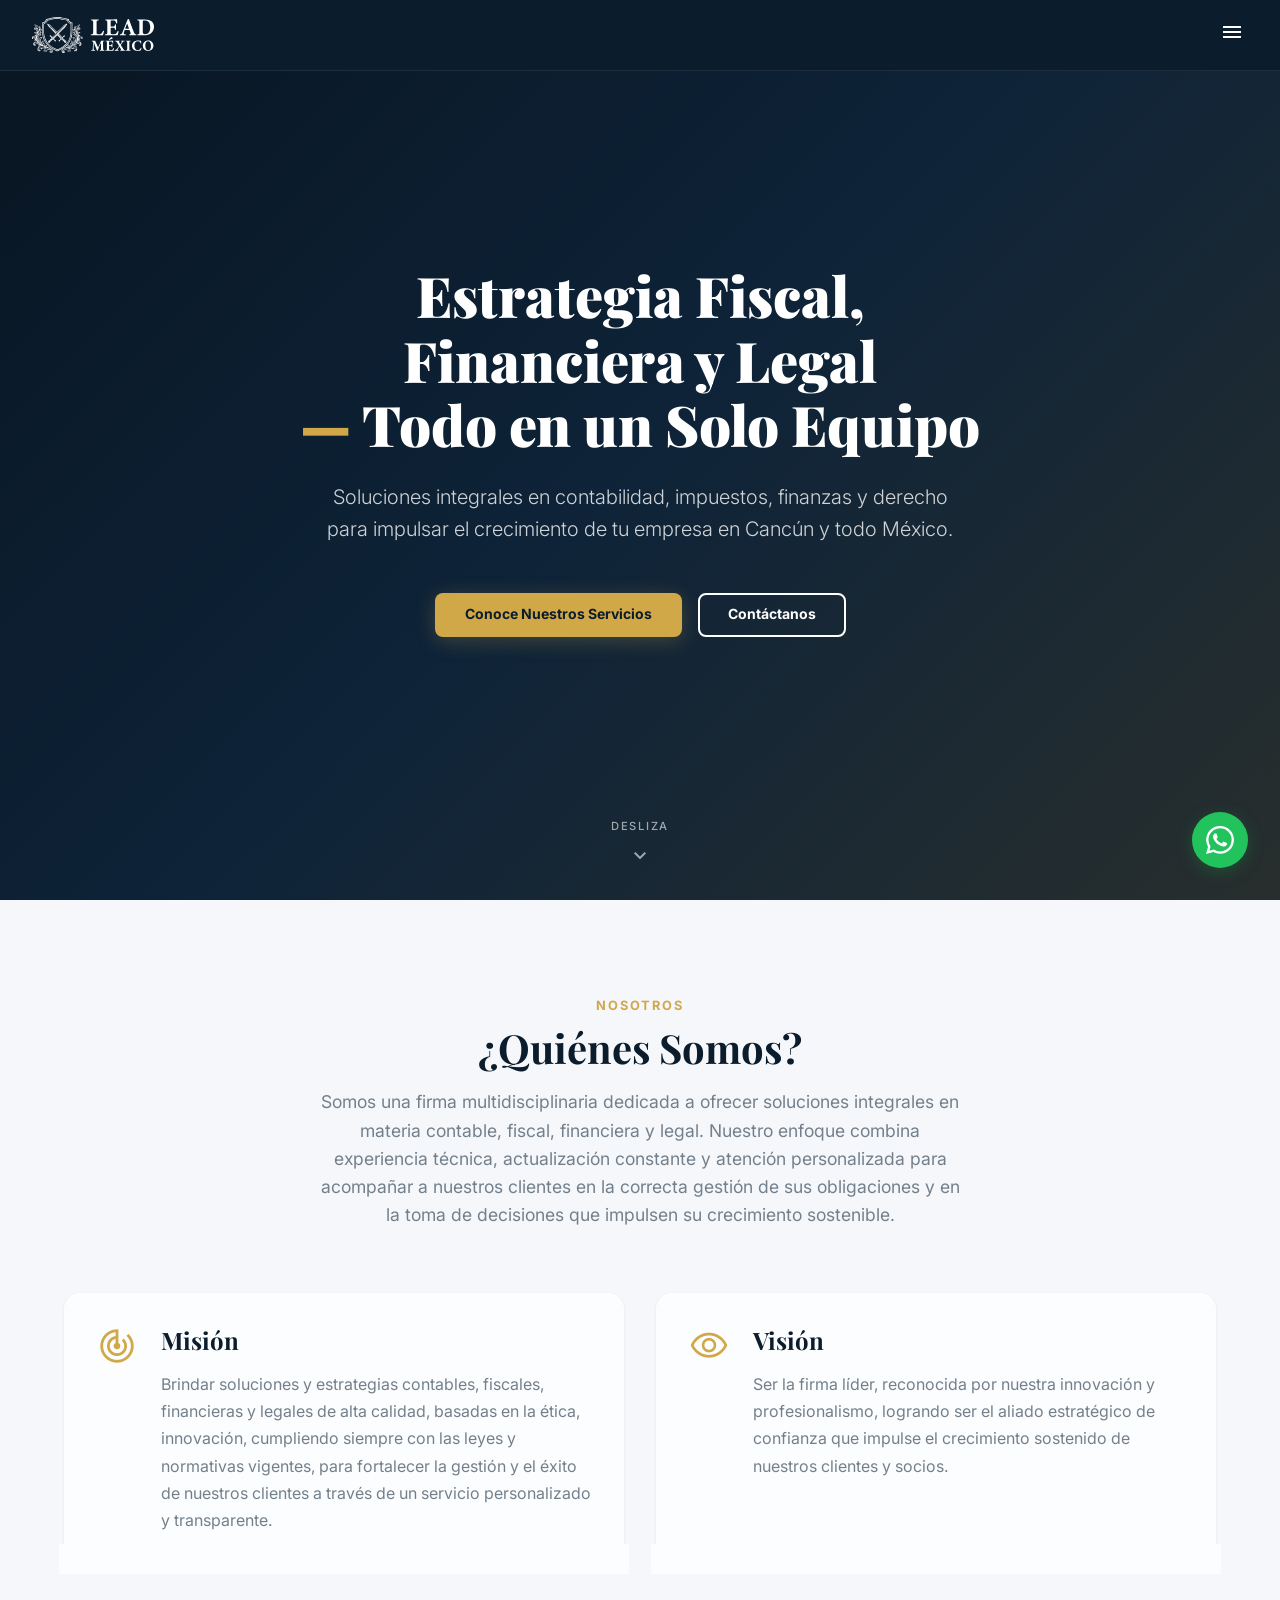
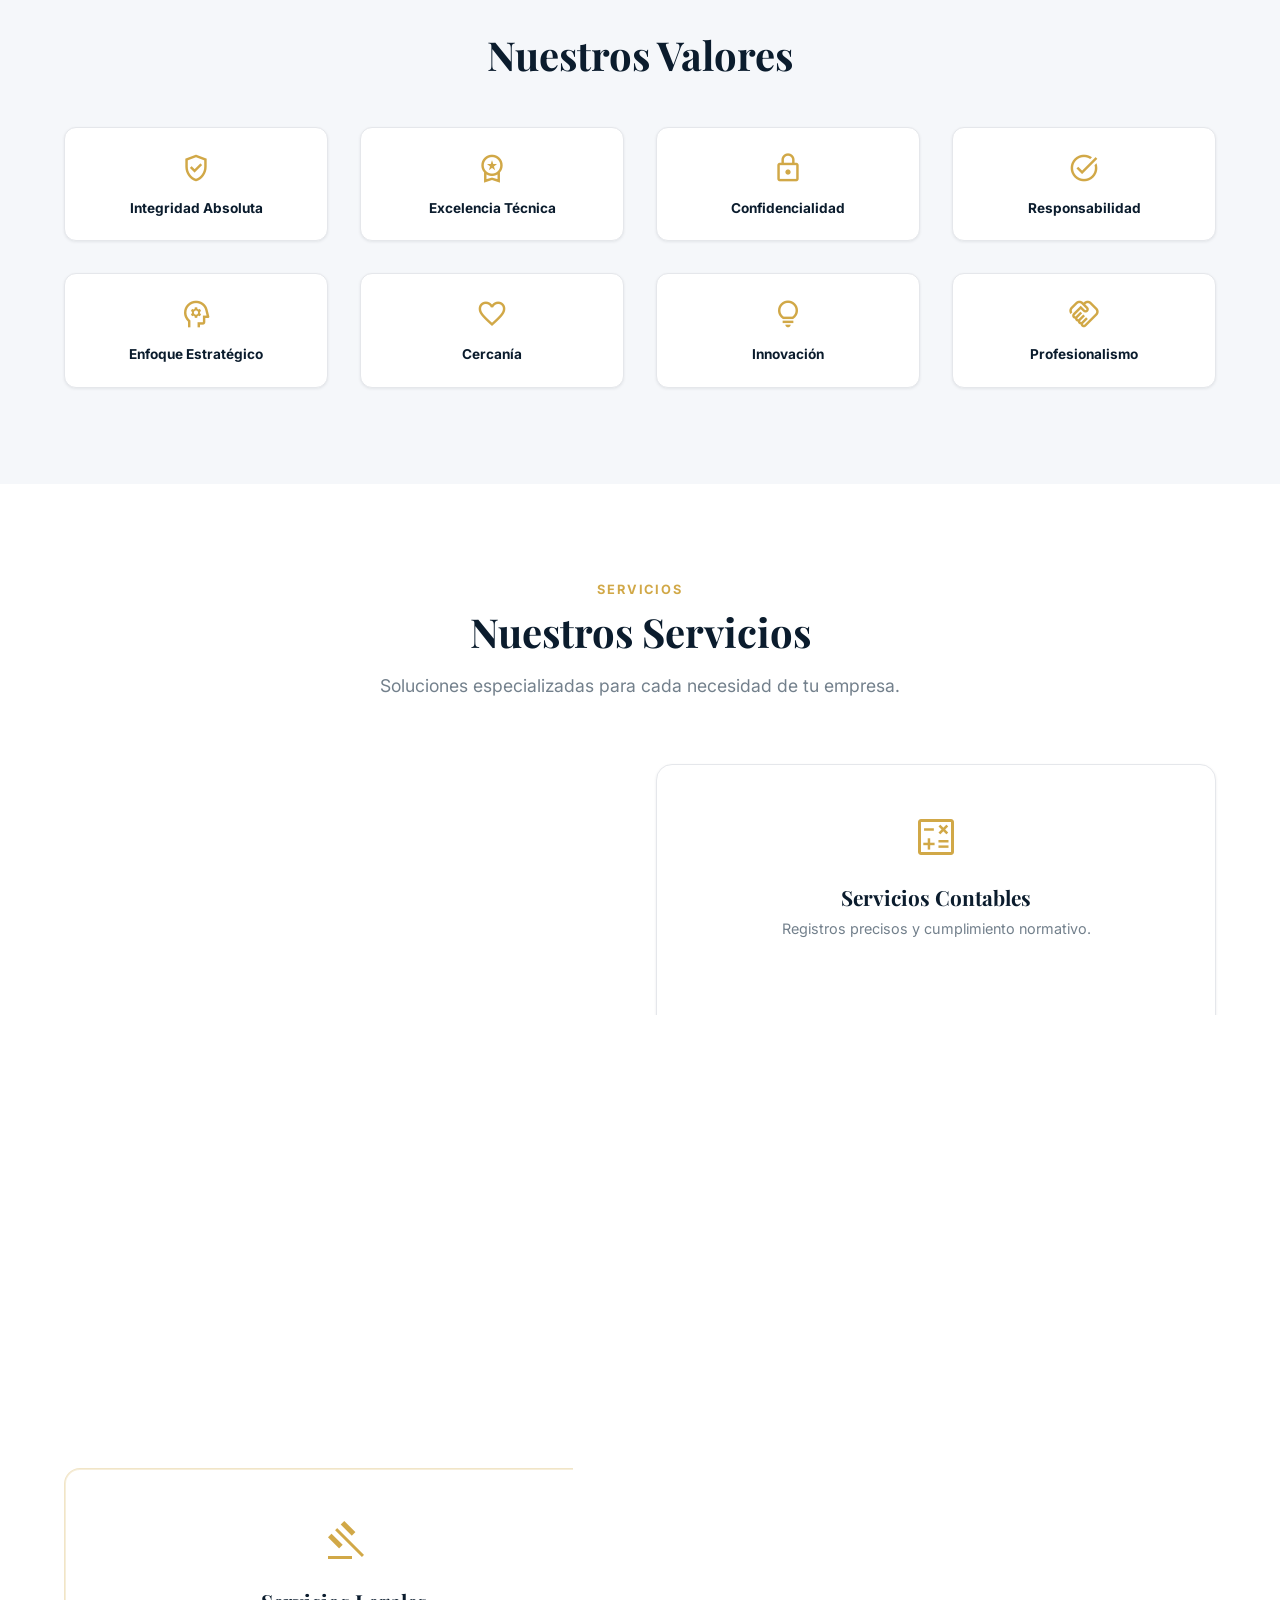
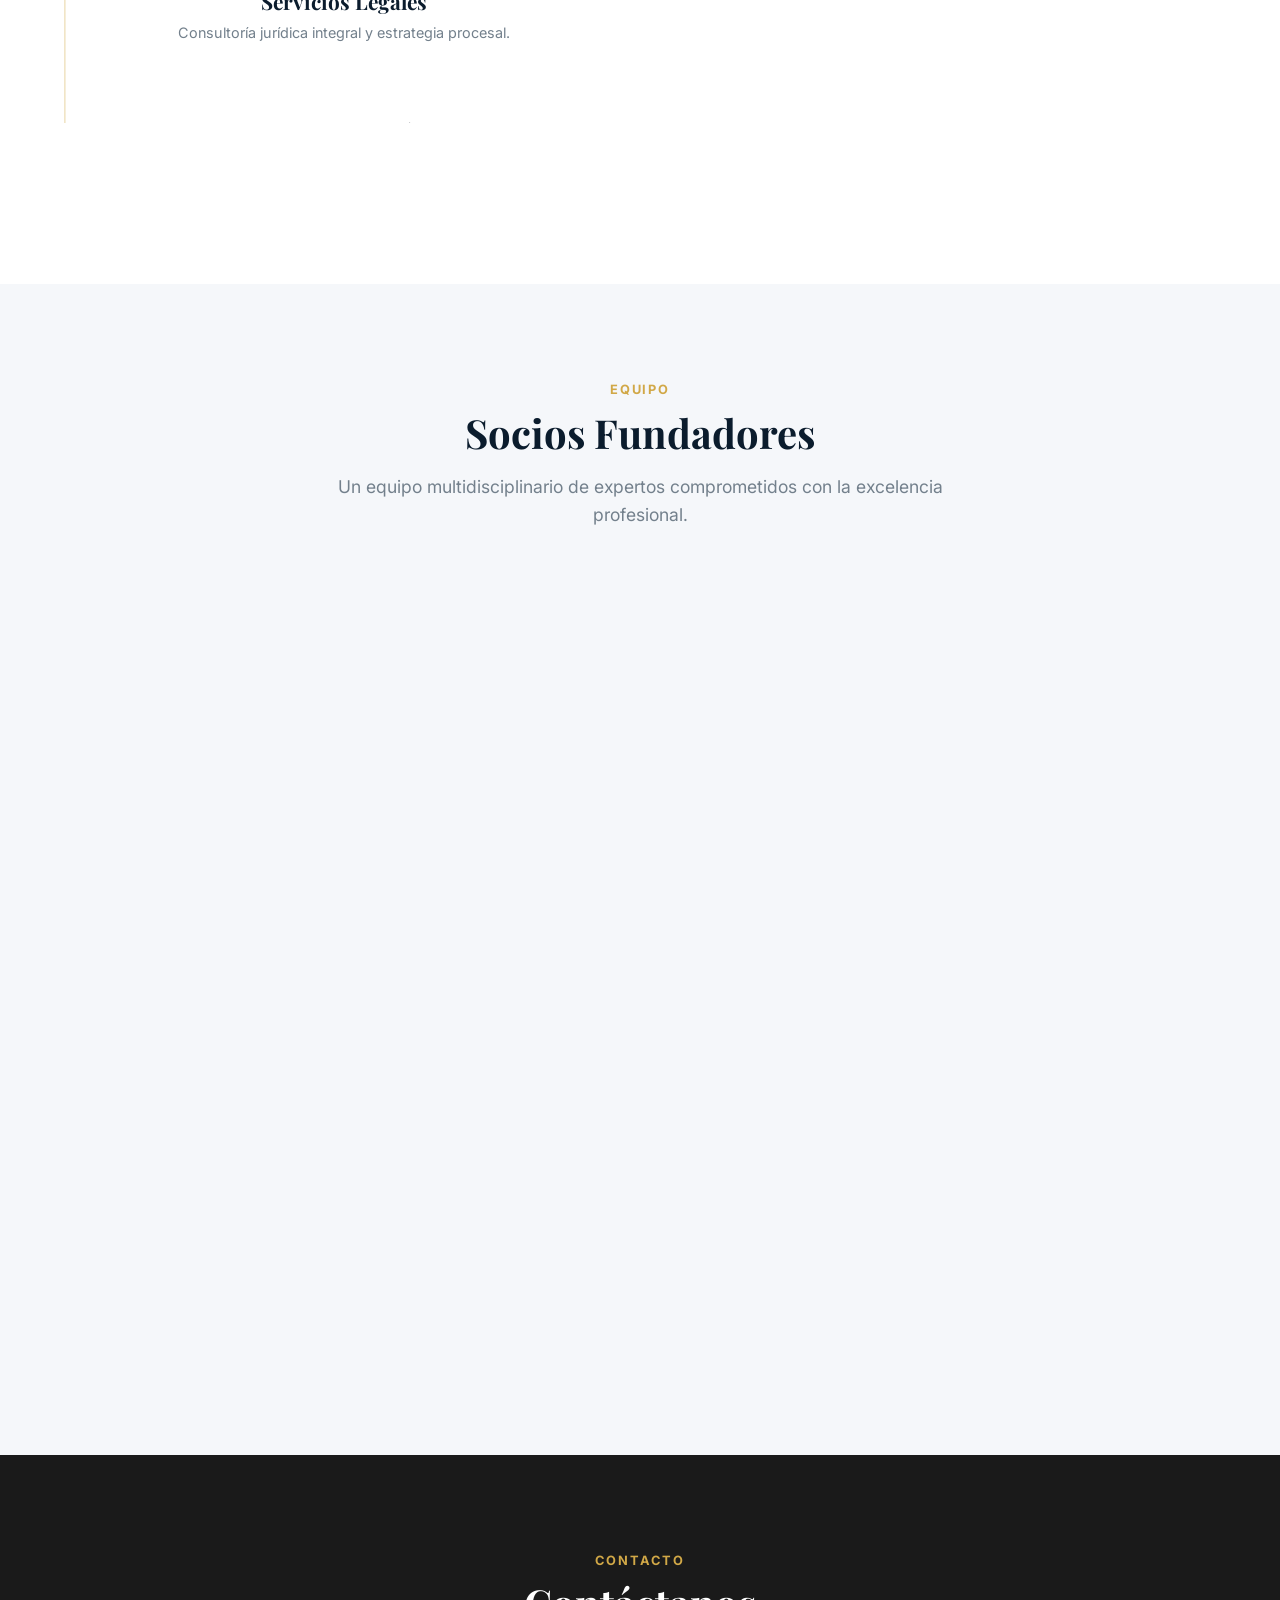
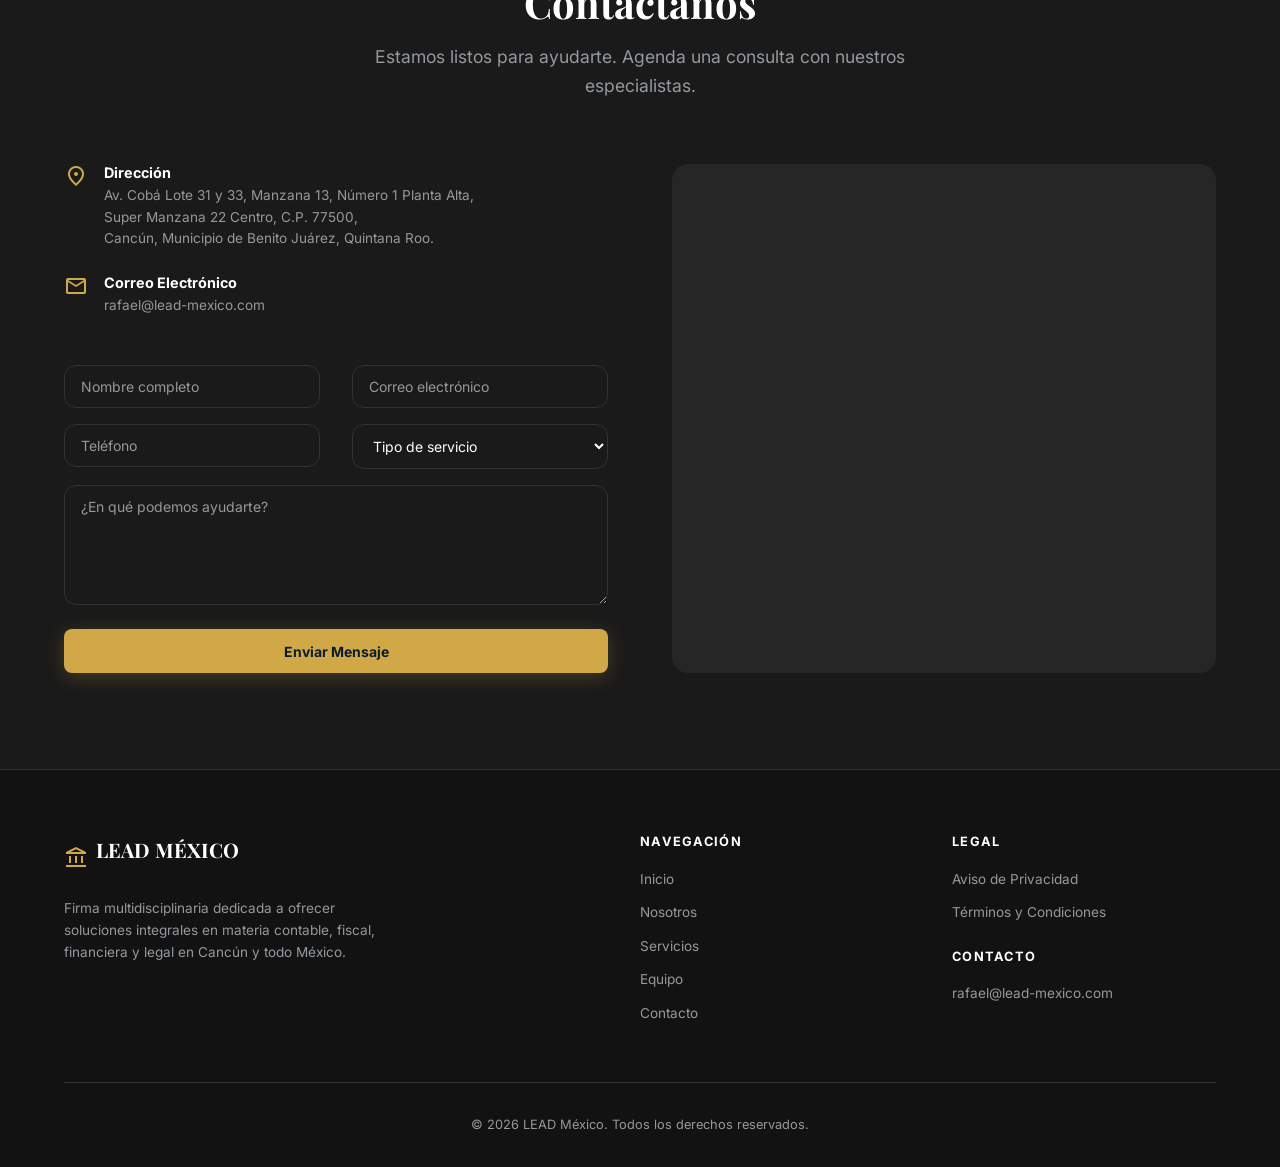
==== index.html @ b67a22c3 "LEAD México v3 — Flip cards, hamburger menu always, logo SVG, 320px mobile, 2-col grids" ====
<!DOCTYPE html>
<html lang="es">

<head>
    <!-- ─── META BÁSICO ──────────────────────────────────── -->
    <meta charset="UTF-8">
    <meta name="viewport" content="width=device-width, initial-scale=1.0">
    <meta http-equiv="X-UA-Compatible" content="IE=edge">

    <!-- ─── SEO ──────────────────────────────────────────── -->
    <title>LEAD MÉXICO — Estrategia Fiscal, Financiera y Legal en Cancún</title>
    <meta name="description"
        content="Firma multidisciplinaria en Cancún, Quintana Roo. Servicios contables, fiscales, financieros y legales de alta calidad. Soluciones integrales para tu empresa.">
    <meta name="keywords"
        content="contabilidad cancún, fiscal cancún, servicios legales cancún, firma contable quintana roo, asesoría fiscal méxico, LEAD México">
    <meta name="author" content="LEAD México">
    <meta name="robots" content="index, follow">
    <link rel="canonical" href="https://lead-mexico.com/">

    <!-- ─── OPEN GRAPH (Facebook/LinkedIn) ───────────────── -->
    <meta property="og:type" content="website">
    <meta property="og:title" content="LEAD MÉXICO — Estrategia Fiscal, Financiera y Legal">
    <meta property="og:description"
        content="Firma multidisciplinaria en Cancún. Servicios contables, fiscales, financieros y legales de alta calidad.">
    <meta property="og:url" content="https://lead-mexico.com/">
    <meta property="og:site_name" content="LEAD MÉXICO">
    <meta property="og:locale" content="es_MX">

    <!-- ─── FUENTES (Preconnect + Load) ──────────────────── -->
    <link rel="preconnect" href="https://fonts.googleapis.com">
    <link rel="preconnect" href="https://fonts.gstatic.com" crossorigin>
    <link
        href="https://fonts.googleapis.com/css2?family=Inter:wght@300;400;500;700;900&family=Playfair+Display:wght@700;900&display=swap"
        rel="stylesheet">
    <link href="https://fonts.googleapis.com/css2?family=Material+Symbols+Outlined:wght,FILL@100..700,0..1&display=swap"
        rel="stylesheet">

    <!-- ─── FAVICON ─────────────────────────────────────────── -->
    <link rel="icon" type="image/svg+xml" href="img/favicon.svg">

    <!-- ─── CSS ──────────────────────────────────────────── -->
    <link rel="stylesheet" href="css/index.css">

    <!-- ─── SCHEMA.ORG (Structured Data) ─────────────────── -->
    <script type="application/ld+json">
    {
        "@context": "https://schema.org",
        "@type": "ProfessionalService",
        "name": "LEAD México",
        "description": "Firma multidisciplinaria de servicios contables, fiscales, financieros y legales en Cancún, Quintana Roo.",
        "url": "https://lead-mexico.com",
        "address": {
            "@type": "PostalAddress",
            "streetAddress": "Av. Cobá Lote 31 y 33, Manzana 13, Número 1 Planta Alta, Super Manzana 22 Centro",
            "addressLocality": "Cancún",
            "addressRegion": "Quintana Roo",
            "postalCode": "77500",
            "addressCountry": "MX"
        },
        "areaServed": {
            "@type": "GeoCircle",
            "geoMidpoint": {
                "@type": "GeoCoordinates",
                "latitude": 21.1619,
                "longitude": -86.8475
            },
            "geoRadius": "50000"
        },
        "serviceType": [
            "Contabilidad",
            "Servicios Fiscales",
            "Servicios Financieros",
            "Servicios Legales",
            "Asesoría Empresarial"
        ],
        "priceRange": "$$"
    }
    </script>
</head>

<body>

    <!-- ─── NAVBAR (Siempre visible, no lazy) ────────────── -->
    <header class="navbar" id="navbar">
        <a href="#inicio" class="nav-brand" aria-label="LEAD México - Inicio">
            <img src="img/logo-horizontal.svg" alt="LEAD México" class="nav-logo">
        </a>

        <nav>
            <ul class="nav-links">
                <li><a href="#inicio" class="nav-link">Inicio</a></li>
                <li><a href="#nosotros" class="nav-link">Nosotros</a></li>
                <li><a href="#servicios" class="nav-link">Servicios</a></li>
                <li><a href="#equipo" class="nav-link">Equipo</a></li>
                <li><a href="#contacto" class="nav-link">Contacto</a></li>
            </ul>
        </nav>

        <div class="nav-cta">
            <a href="#contacto" class="btn btn-primary">Agenda tu Consulta</a>
        </div>

        <button class="nav-toggle" aria-label="Abrir menú de navegación">
            <span class="material-symbols-outlined">menu</span>
        </button>
    </header>

    <!-- ─── MOBILE MENU ──────────────────────────────────── -->
    <div class="nav-mobile" id="mobile-menu">
        <button class="nav-mobile-close" aria-label="Cerrar menú">
            <span class="material-symbols-outlined">close</span>
        </button>
        <a href="#inicio">Inicio</a>
        <a href="#nosotros">Nosotros</a>
        <a href="#servicios">Servicios</a>
        <a href="#equipo">Equipo</a>
        <a href="#contacto">Contacto</a>
        <a href="#contacto" class="btn btn-primary" style="margin-top:1rem;">Agenda tu Consulta</a>
    </div>

    <!-- ─── MÓDULOS (Lazy Loading Containers) ────────────── -->
    <main>
        <!-- Hero: se carga inmediatamente -->
        <div id="hero-container" class="module-container">
            <div class="module-skeleton" style="min-height:100vh;"></div>
        </div>

        <!-- Nosotros: lazy load al scroll -->
        <div id="nosotros-container" class="module-container">
            <div class="module-skeleton"></div>
        </div>

        <!-- Servicios: lazy load al scroll -->
        <div id="servicios-container" class="module-container">
            <div class="module-skeleton"></div>
        </div>

        <!-- Equipo: lazy load al scroll -->
        <div id="equipo-container" class="module-container">
            <div class="module-skeleton"></div>
        </div>

        <!-- Contacto: lazy load al scroll -->
        <div id="contacto-container" class="module-container">
            <div class="module-skeleton"></div>
        </div>

        <!-- Footer: lazy load al scroll -->
        <div id="footer-container" class="module-container">
            <div class="module-skeleton" style="min-height:150px;"></div>
        </div>
    </main>

    <!-- ─── WHATSAPP FLOTANTE ────────────────────────────── -->
    <a href="https://wa.me/529981234567" target="_blank" rel="noopener noreferrer" class="whatsapp-float"
        aria-label="Contactar por WhatsApp" title="Contáctanos por WhatsApp">
        <svg viewBox="0 0 24 24" xmlns="http://www.w3.org/2000/svg">
            <path
                d="M17.472 14.382c-.297-.149-1.758-.867-2.03-.967-.273-.099-.471-.148-.67.15-.197.297-.767.966-.94 1.164-.173.199-.347.223-.644.075-.297-.15-1.255-.463-2.39-1.475-.883-.788-1.48-1.761-1.653-2.059-.173-.297-.018-.458.13-.606.134-.133.298-.347.446-.52.149-.174.198-.298.298-.497.099-.198.05-.371-.025-.52-.075-.149-.669-1.612-.916-2.207-.242-.579-.487-.5-.669-.51-.173-.008-.371-.01-.57-.01-.198 0-.52.074-.792.372-.272.297-1.04 1.016-1.04 2.479 0 1.462 1.065 2.875 1.213 3.074.149.198 2.096 3.2 5.077 4.487.709.306 1.262.489 1.694.625.712.227 1.36.195 1.871.118.571-.085 1.758-.719 2.006-1.413.248-.694.248-1.289.173-1.413-.074-.124-.272-.198-.57-.347m-5.421 7.403h-.004a9.87 9.87 0 01-5.031-1.378l-.361-.214-3.741.982.998-3.648-.235-.374a9.86 9.86 0 01-1.51-5.26c.001-5.45 4.436-9.884 9.888-9.884 2.64 0 5.122 1.03 6.988 2.898a9.825 9.825 0 012.893 6.994c-.003 5.45-4.437 9.884-9.885 9.884m8.413-18.297A11.815 11.815 0 0012.05 0C5.495 0 .16 5.335.157 11.892c0 2.096.547 4.142 1.588 5.945L.057 24l6.305-1.654a11.882 11.882 0 005.683 1.448h.005c6.554 0 11.89-5.335 11.893-11.893a11.821 11.821 0 00-3.48-8.413z" />
        </svg>
    </a>

    <!-- ─── JS (Defer para no bloquear render) ───────────── -->
    <script src="js/main.js" defer></script>

</body>

</html>
---- css/index.css ----
/* ============================================================
   LEAD MÉXICO — Design System (Apex Architecture) v2
   Tokens HSL · Componentes · Flip Cards · Animaciones
   Optimizado para carga < 3.5s
   ============================================================ */

/* ─── RESET MÍNIMO ──────────────────────────────────────── */
*,
*::before,
*::after {
    margin: 0;
    padding: 0;
    box-sizing: border-box;
}

/* ─── DESIGN TOKENS (Variables HSL) ─────────────────────── */
:root {
    --primary: hsl(210, 60%, 11%);
    --primary-mid: hsl(210, 50%, 23%);
    --primary-light: hsl(210, 40%, 35%);
    --accent: hsl(42, 60%, 55%);
    --accent-hover: hsl(42, 65%, 48%);
    --accent-glow: hsla(42, 60%, 55%, .2);

    --surface: hsl(216, 33%, 97%);
    --surface-alt: hsl(210, 10%, 93%);
    --surface-dark: hsl(0, 0%, 10%);
    --white: hsl(0, 0%, 100%);

    --text: hsl(213, 30%, 15%);
    --text-secondary: hsl(210, 10%, 50%);
    --text-inverse: hsl(0, 0%, 95%);
    --text-muted: hsl(210, 5%, 60%);

    --success: hsl(160, 60%, 40%);
    --error: hsl(0, 65%, 50%);

    --border: hsl(220, 13%, 91%);
    --border-dark: hsl(0, 0%, 20%);
    --shadow-sm: 0 1px 3px hsla(210, 30%, 10%, .08);
    --shadow-md: 0 4px 12px hsla(210, 30%, 10%, .1);
    --shadow-lg: 0 10px 30px hsla(210, 30%, 10%, .12);
    --shadow-accent: 0 4px 20px hsla(42, 60%, 55%, .25);

    --font-body: 'Inter', system-ui, -apple-system, sans-serif;
    --font-display: 'Playfair Display', Georgia, serif;

    --space-xs: .25rem;
    --space-sm: .5rem;
    --space-md: 1rem;
    --space-lg: 1.5rem;
    --space-xl: 2rem;
    --space-2xl: 3rem;
    --space-3xl: 4rem;
    --space-4xl: 6rem;

    --radius-sm: .25rem;
    --radius-md: .5rem;
    --radius-lg: .75rem;
    --radius-xl: 1rem;
    --radius-full: 9999px;

    --ease: cubic-bezier(.4, 0, .2, 1);
    --duration: 300ms;

    --container-max: 1200px;
    --container-px: 1.5rem;
}

/* ─── BASE ──────────────────────────────────────────────── */
html {
    scroll-behavior: smooth;
    font-size: 16px;
    -webkit-font-smoothing: antialiased;
    -moz-osx-font-smoothing: grayscale;
}

body {
    font-family: var(--font-body);
    color: var(--text);
    background-color: var(--white);
    line-height: 1.6;
    overflow-x: hidden;
}

h1,
h2,
h3,
h4,
h5,
h6 {
    font-family: var(--font-display);
    line-height: 1.2;
    color: var(--primary);
}

a {
    text-decoration: none;
    color: inherit;
    transition: color var(--duration) var(--ease);
}

img {
    max-width: 100%;
    height: auto;
    display: block;
}

/* ─── CONTAINER / SECTION ───────────────────────────────── */
.container {
    max-width: var(--container-max);
    margin-inline: auto;
    padding-inline: var(--container-px);
}

.section {
    padding-block: var(--space-4xl);
}

.section-header {
    text-align: center;
    margin-bottom: var(--space-3xl);
}

.section-label {
    display: block;
    font-size: .8rem;
    font-weight: 700;
    letter-spacing: .15em;
    text-transform: uppercase;
    color: var(--accent);
    margin-bottom: var(--space-sm);
}

.section-title {
    font-size: clamp(1.75rem, 4vw, 2.5rem);
    color: var(--primary);
    margin-bottom: var(--space-md);
}

.section-subtitle {
    font-size: 1.1rem;
    color: var(--text-secondary);
    max-width: 640px;
    margin-inline: auto;
}

/* ─── NAVBAR ────────────────────────────────────────────── */
.navbar {
    position: fixed;
    top: 0;
    left: 0;
    right: 0;
    z-index: 100;
    display: flex;
    align-items: center;
    justify-content: space-between;
    padding: var(--space-md) var(--space-xl);
    background: var(--primary);
    border-bottom: 1px solid hsla(0, 0%, 100%, .08);
    transition: background var(--duration) var(--ease), box-shadow var(--duration) var(--ease);
}

.navbar.scrolled {
    background: hsla(210, 60%, 11%, .97);
    backdrop-filter: blur(12px);
    box-shadow: var(--shadow-md);
}

.nav-brand {
    display: flex;
    align-items: center;
    gap: var(--space-sm);
}

.nav-logo {
    height: 36px;
    width: auto;
    filter: brightness(0) invert(1);
    transition: opacity var(--duration) var(--ease);
}

.nav-logo:hover {
    opacity: .85;
}

.nav-brand-icon {
    color: var(--accent);
    font-size: 1.75rem;
}

.nav-brand-text {
    font-family: var(--font-display);
    font-size: 1.25rem;
    font-weight: 700;
    color: var(--white);
    letter-spacing: .03em;
}

/* Menú clásico oculto — solo hamburguesa en todo momento */
.nav-links {
    display: none;
}

.nav-cta {
    display: none;
}

/* Hamburguesa — siempre visible */
.nav-toggle {
    display: block;
    background: none;
    border: none;
    color: var(--white);
    font-size: 1.5rem;
    cursor: pointer;
    padding: var(--space-xs);
    z-index: 102;
    transition: transform var(--duration) var(--ease);
}

.nav-toggle.active {
    transform: rotate(90deg);
}

/* Mobile menu — con animación de slide */
.nav-mobile {
    position: fixed;
    top: 0;
    left: 0;
    right: 0;
    bottom: 0;
    z-index: 101;
    background: hsla(210, 60%, 11%, .98);
    backdrop-filter: blur(20px);
    display: flex;
    flex-direction: column;
    align-items: center;
    justify-content: center;
    gap: var(--space-2xl);
    opacity: 0;
    visibility: hidden;
    transform: translateY(-20px);
    transition: opacity .4s var(--ease),
        visibility .4s var(--ease),
        transform .4s var(--ease);
}

.nav-mobile.active {
    opacity: 1;
    visibility: visible;
    transform: translateY(0);
}

.nav-mobile a {
    font-size: 1.5rem;
    font-weight: 600;
    color: var(--white);
    opacity: 0;
    transform: translateY(15px);
    transition: color var(--duration) var(--ease),
        opacity .4s var(--ease),
        transform .4s var(--ease);
}

.nav-mobile.active a {
    opacity: 1;
    transform: translateY(0);
}

.nav-mobile.active a:nth-child(1) {
    transition-delay: .1s;
}

.nav-mobile.active a:nth-child(2) {
    transition-delay: .15s;
}

.nav-mobile.active a:nth-child(3) {
    transition-delay: .2s;
}

.nav-mobile.active a:nth-child(4) {
    transition-delay: .25s;
}

.nav-mobile.active a:nth-child(5) {
    transition-delay: .3s;
}

.nav-mobile.active a:nth-child(6) {
    transition-delay: .35s;
}

.nav-mobile.active a:nth-child(7) {
    transition-delay: .4s;
}

.nav-mobile a:hover {
    color: var(--accent);
}

.nav-mobile-close {
    position: absolute;
    top: var(--space-lg);
    right: var(--space-xl);
    background: none;
    border: none;
    color: var(--white);
    font-size: 2rem;
    cursor: pointer;
    transition: transform var(--duration) var(--ease);
}

.nav-mobile-close:hover {
    transform: rotate(90deg);
}

/* ─── BOTONES ───────────────────────────────────────────── */
.btn {
    display: inline-flex;
    align-items: center;
    justify-content: center;
    gap: var(--space-sm);
    font-family: var(--font-body);
    font-size: .875rem;
    font-weight: 700;
    height: 2.75rem;
    padding-inline: 1.75rem;
    border-radius: var(--radius-md);
    border: 2px solid transparent;
    cursor: pointer;
    transition: all var(--duration) var(--ease);
    white-space: nowrap;
}

.btn-primary {
    background: var(--accent);
    color: var(--primary);
    box-shadow: var(--shadow-accent);
}

.btn-primary:hover {
    background: var(--accent-hover);
    transform: translateY(-1px);
}

.btn-outline {
    background: transparent;
    color: var(--white);
    border-color: var(--white);
}

.btn-outline:hover {
    background: var(--white);
    color: var(--primary);
}

/* ─── CARDS ─────────────────────────────────────────────── */
.card {
    background: var(--white);
    border: 1px solid var(--border);
    border-radius: var(--radius-xl);
    padding: var(--space-xl);
    transition: transform var(--duration) var(--ease), box-shadow var(--duration) var(--ease);
}

.card:hover {
    transform: translateY(-4px);
    box-shadow: var(--shadow-lg);
}

.glass-card {
    background: hsla(0, 0%, 100%, .7);
    backdrop-filter: blur(10px);
    border: 1px solid hsla(0, 0%, 100%, .3);
    border-radius: var(--radius-xl);
    padding: var(--space-xl);
    box-shadow: var(--shadow-sm);
    transition: transform var(--duration) var(--ease), box-shadow var(--duration) var(--ease);
}

.glass-card:hover {
    transform: translateY(-4px);
    box-shadow: var(--shadow-lg);
}

/* ─── GRID / FLEX UTILITIES ─────────────────────────────── */
.grid {
    display: grid;
    gap: var(--space-xl);
}

.grid-2 {
    grid-template-columns: repeat(2, 1fr);
}

.grid-3 {
    grid-template-columns: repeat(3, 1fr);
}

.grid-4 {
    grid-template-columns: repeat(4, 1fr);
}

.flex {
    display: flex;
}

.flex-center {
    align-items: center;
    justify-content: center;
}

.flex-col {
    flex-direction: column;
}

.flex-wrap {
    flex-wrap: wrap;
}

.gap-sm {
    gap: var(--space-sm);
}

.gap-md {
    gap: var(--space-md);
}

.gap-lg {
    gap: var(--space-lg);
}

.gap-xl {
    gap: var(--space-xl);
}

.text-center {
    text-align: center;
}

/* ─── FORMULARIO ────────────────────────────────────────── */
.form-group {
    display: flex;
    flex-direction: column;
    gap: var(--space-xs);
}

.form-input,
.form-select,
.form-textarea {
    font-family: var(--font-body);
    font-size: .875rem;
    color: var(--white);
    background: var(--surface-dark);
    border: 1px solid var(--border-dark);
    border-radius: var(--radius-lg);
    padding: .75rem 1rem;
    transition: border-color var(--duration) var(--ease), box-shadow var(--duration) var(--ease);
    outline: none;
    width: 100%;
}

.form-input::placeholder,
.form-textarea::placeholder {
    color: var(--text-muted);
}

.form-input:focus,
.form-select:focus,
.form-textarea:focus {
    border-color: var(--accent);
    box-shadow: 0 0 0 3px var(--accent-glow);
}

.form-textarea {
    resize: vertical;
    min-height: 120px;
}

/* ─── LAZY LOADING ANIMATIONS ───────────────────────────── */
.module-container {
    opacity: 0;
    transform: translateY(30px);
    transition: opacity .6s var(--ease), transform .6s var(--ease);
    min-height: 100px;
}

.module-container.loaded {
    opacity: 1;
    transform: translateY(0);
}

.module-skeleton {
    background: linear-gradient(90deg, var(--surface) 25%, var(--surface-alt) 50%, var(--surface) 75%);
    background-size: 200% 100%;
    animation: shimmer 1.5s infinite;
    border-radius: var(--radius-lg);
    min-height: 200px;
}

@keyframes shimmer {
    0% {
        background-position: 200% 0;
    }

    100% {
        background-position: -200% 0;
    }
}

.animate-on-scroll {
    opacity: 0;
    transform: translateY(20px);
    transition: opacity .5s var(--ease), transform .5s var(--ease);
}

.animate-on-scroll.visible {
    opacity: 1;
    transform: translateY(0);
}

.stagger-1 {
    transition-delay: .1s;
}

.stagger-2 {
    transition-delay: .2s;
}

.stagger-3 {
    transition-delay: .3s;
}

.stagger-4 {
    transition-delay: .4s;
}

.stagger-5 {
    transition-delay: .5s;
}

.stagger-6 {
    transition-delay: .6s;
}

.stagger-7 {
    transition-delay: .7s;
}

.stagger-8 {
    transition-delay: .8s;
}

/* ─── HERO ──────────────────────────────────────────────── */
.hero {
    position: relative;
    min-height: 100vh;
    display: flex;
    align-items: center;
    justify-content: center;
    background: var(--primary);
    overflow: hidden;
}

.hero-overlay {
    position: absolute;
    inset: 0;
    background: linear-gradient(135deg, hsla(210, 60%, 8%, .95) 0%, hsla(210, 60%, 15%, .7) 50%, hsla(42, 40%, 30%, .3) 100%);
    z-index: 1;
}

.hero-content {
    position: relative;
    z-index: 2;
    text-align: center;
    max-width: 800px;
    padding: var(--space-xl);
}

.hero h1 {
    font-size: clamp(2rem, 5.5vw, 3.5rem);
    color: var(--white);
    font-weight: 900;
    margin-bottom: var(--space-lg);
    line-height: 1.15;
}

.hero h1 .accent-dash {
    color: var(--accent);
}

.hero p {
    font-size: clamp(1rem, 2vw, 1.25rem);
    color: hsla(0, 0%, 100%, .8);
    font-weight: 300;
    max-width: 640px;
    margin-inline: auto;
    margin-bottom: var(--space-2xl);
}

.hero-actions {
    display: flex;
    gap: var(--space-md);
    justify-content: center;
    flex-wrap: wrap;
}

/* Hero Scroll Indicator (Flechita parpadeante) */
.hero-scroll-indicator {
    position: absolute;
    bottom: 2rem;
    left: 50%;
    transform: translateX(-50%);
    z-index: 3;
    display: flex;
    flex-direction: column;
    align-items: center;
    gap: .5rem;
    color: hsla(0, 0%, 100%, .6);
    animation: hero-bounce 2s ease-in-out infinite;
    cursor: pointer;
}

.hero-scroll-indicator span.scroll-text {
    font-family: var(--font-body);
    font-size: .7rem;
    font-weight: 500;
    letter-spacing: .15em;
    text-transform: uppercase;
}

.hero-scroll-indicator .scroll-arrow {
    font-size: 1.5rem;
    animation: hero-arrow-pulse 2s ease-in-out infinite;
}

@keyframes hero-bounce {

    0%,
    100% {
        transform: translateX(-50%) translateY(0);
        opacity: .6;
    }

    50% {
        transform: translateX(-50%) translateY(8px);
        opacity: 1;
    }
}

@keyframes hero-arrow-pulse {

    0%,
    100% {
        opacity: .4;
    }

    50% {
        opacity: 1;
    }
}

/* ─── VALOR CARD ────────────────────────────────────────── */
.valor-card {
    display: flex;
    flex-direction: column;
    align-items: center;
    text-align: center;
    gap: var(--space-md);
    padding: var(--space-lg);
    border-radius: var(--radius-lg);
    background: var(--white);
    border: 1px solid var(--border);
    box-shadow: var(--shadow-sm);
    transition: transform var(--duration) var(--ease), box-shadow var(--duration) var(--ease);
}

.valor-card:hover {
    transform: translateY(-4px);
    box-shadow: var(--shadow-md);
}

.valor-card .icon {
    color: var(--accent);
    font-size: 2rem;
    transition: transform var(--duration) var(--ease);
}

.valor-card:hover .icon {
    transform: scale(1.15);
}

.valor-card h5 {
    font-size: .85rem;
    font-weight: 700;
    font-family: var(--font-body);
    color: var(--primary);
}

/* ─── FLIP CARD SERVICIOS ───────────────────────────────── */
.flip-card {
    perspective: 1000px;
    min-height: 320px;
    cursor: pointer;
}

.flip-card-inner {
    position: relative;
    width: 100%;
    height: 100%;
    min-height: 320px;
    transition: transform .6s var(--ease);
    transform-style: preserve-3d;
}

.flip-card.flipped .flip-card-inner {
    transform: rotateY(180deg);
}

.flip-card-front,
.flip-card-back {
    position: absolute;
    top: 0;
    left: 0;
    width: 100%;
    height: 100%;
    backface-visibility: hidden;
    border-radius: var(--radius-xl);
    border: 1px solid var(--border);
    padding: var(--space-2xl);
    display: flex;
    flex-direction: column;
}

/* Front */
.flip-card-front {
    background: var(--white);
    align-items: center;
    justify-content: center;
    text-align: center;
    box-shadow: var(--shadow-sm);
    transition: box-shadow var(--duration) var(--ease);
}

.flip-card:hover .flip-card-front {
    box-shadow: var(--shadow-lg);
}

.flip-card-front .card-icon {
    color: var(--accent);
    font-size: 3rem;
    margin-bottom: var(--space-lg);
}

.flip-card-front h3 {
    font-size: 1.3rem;
    margin-bottom: var(--space-sm);
}

.flip-card-front p {
    color: var(--text-secondary);
    font-size: .9rem;
    line-height: 1.5;
    margin-bottom: var(--space-lg);
}

.flip-card-front .flip-hint {
    font-size: .7rem;
    color: var(--text-muted);
    letter-spacing: .1em;
    text-transform: uppercase;
    display: flex;
    align-items: center;
    gap: .35rem;
    margin-top: auto;
}

.flip-card-front .flip-hint .material-symbols-outlined {
    font-size: .9rem;
}

/* Back */
.flip-card-back {
    background: var(--primary);
    color: var(--white);
    transform: rotateY(180deg);
    overflow-y: auto;
}

.flip-card-back h4 {
    color: var(--accent);
    font-family: var(--font-body);
    font-size: .85rem;
    font-weight: 700;
    letter-spacing: .1em;
    text-transform: uppercase;
    margin-bottom: var(--space-md);
    padding-bottom: var(--space-sm);
    border-bottom: 1px solid hsla(0, 0%, 100%, .15);
}

.flip-card-back ul {
    list-style: none;
    padding: 0;
}

.flip-card-back ul li {
    position: relative;
    padding-left: var(--space-lg);
    margin-bottom: var(--space-sm);
    font-size: .8rem;
    color: hsla(0, 0%, 100%, .8);
    line-height: 1.5;
}

.flip-card-back ul li::before {
    content: '';
    position: absolute;
    left: 0;
    top: .5em;
    width: 5px;
    height: 5px;
    background: var(--accent);
    border-radius: var(--radius-full);
}

.flip-card-back .flip-close {
    font-size: .7rem;
    color: hsla(0, 0%, 100%, .5);
    text-transform: uppercase;
    letter-spacing: .1em;
    margin-top: auto;
    padding-top: var(--space-md);
    text-align: center;
    cursor: pointer;
    display: flex;
    align-items: center;
    justify-content: center;
    gap: .35rem;
}

/* Legal card (full width, no flip) */
.servicio-legal {
    background: var(--white);
    border: 1px solid var(--border);
    border-radius: var(--radius-xl);
    padding: var(--space-2xl);
    border-color: hsla(42, 60%, 55%, .3);
    box-shadow: inset 0 0 0 1px var(--accent-glow);
    transition: box-shadow var(--duration) var(--ease);
}

.servicio-legal:hover {
    box-shadow: var(--shadow-lg);
}

.servicio-legal .card-icon {
    color: var(--accent);
    font-size: 2.5rem;
}

.servicio-legal h3 {
    font-size: 1.5rem;
}

.servicio-legal p {
    color: var(--text-secondary);
    font-size: .95rem;
}

.legal-subareas {
    display: grid;
    grid-template-columns: repeat(2, 1fr);
    gap: var(--space-lg);
    margin-top: var(--space-xl);
}

.legal-subarea {
    display: flex;
    align-items: flex-start;
    gap: var(--space-sm);
}

.legal-subarea .sub-icon {
    color: var(--accent);
    font-size: 1.25rem;
    flex-shrink: 0;
    margin-top: 2px;
}

.legal-subarea h4 {
    font-size: .95rem;
    font-weight: 700;
    font-family: var(--font-body);
    color: var(--text);
    margin-bottom: var(--space-xs);
}

.legal-subarea p {
    font-size: .8rem;
    color: var(--text-secondary);
}

/* ─── EQUIPO (Tarjetas elegantes) ───────────────────────── */
.socio-card {
    background: var(--white);
    border: 1px solid var(--border);
    border-radius: var(--radius-xl);
    padding: var(--space-2xl) var(--space-xl);
    text-align: center;
    transition: transform var(--duration) var(--ease),
        box-shadow var(--duration) var(--ease);
}

.socio-card:hover {
    transform: translateY(-6px);
    box-shadow: var(--shadow-lg);
}

.socio-avatar {
    width: 80px;
    height: 80px;
    border-radius: var(--radius-lg);
    background: linear-gradient(135deg, var(--primary), var(--primary-mid));
    color: var(--accent);
    display: flex;
    align-items: center;
    justify-content: center;
    font-family: var(--font-display);
    font-size: 1.5rem;
    font-weight: 700;
    margin: 0 auto var(--space-lg);
    border: 2px solid var(--accent-glow);
    transition: border-color var(--duration) var(--ease), box-shadow var(--duration) var(--ease);
}

.socio-card:hover .socio-avatar {
    border-color: var(--accent);
    box-shadow: var(--shadow-accent);
}

.socio-card h3 {
    font-size: 1.05rem;
    margin-bottom: var(--space-xs);
}

.socio-titulo {
    display: block;
    font-size: .7rem;
    font-weight: 600;
    letter-spacing: .1em;
    text-transform: uppercase;
    color: var(--accent);
    margin-bottom: var(--space-md);
}


.socio-detalle {
    font-size: .8rem;
    color: var(--text-secondary);
    padding-left: var(--space-md);
    border-left: 2px solid var(--accent);
    text-align: left;
    display: inline-block;
    line-height: 1.5;
}

.socio-email {
    display: inline-flex;
    align-items: center;
    gap: .35rem;
    margin-top: var(--space-md);
    font-size: .75rem;
    color: var(--accent);
    font-weight: 500;
    padding: .35rem .75rem;
    border-radius: var(--radius-full);
    background: var(--accent-glow);
    transition: background var(--duration) var(--ease);
}

.socio-email:hover {
    background: hsla(42, 60%, 55%, .35);
    text-decoration: none;
}

/* ─── CONTACTO ──────────────────────────────────────────── */
.contacto-section {
    background: var(--surface-dark);
    color: var(--text-inverse);
}

.contacto-grid {
    display: grid;
    grid-template-columns: 1fr 1fr;
    gap: var(--space-3xl);
}

.contacto-info h2 {
    color: var(--white);
    margin-bottom: var(--space-lg);
}

.contacto-info p {
    color: var(--text-muted);
    font-size: 1.05rem;
    margin-bottom: var(--space-2xl);
}

.info-item {
    display: flex;
    align-items: flex-start;
    gap: var(--space-md);
    margin-bottom: var(--space-lg);
}

.info-item .info-icon {
    color: var(--accent);
    font-size: 1.5rem;
    flex-shrink: 0;
}

.info-item h4 {
    font-family: var(--font-body);
    font-size: .9rem;
    font-weight: 700;
    color: var(--white);
    margin-bottom: var(--space-xs);
}

.info-item p {
    font-size: .85rem;
    color: var(--text-muted);
    margin-bottom: 0;
}

.contacto-map {
    border-radius: var(--radius-xl);
    overflow: hidden;
    min-height: 400px;
    background: hsl(0, 0%, 15%);
}

.contacto-map iframe {
    width: 100%;
    height: 100%;
    border: 0;
    min-height: 400px;
    filter: grayscale(40%) contrast(1.1);
}

/* ─── FOOTER (Nunca 1 columna) ──────────────────────────── */
.footer {
    background: hsl(0, 0%, 7%);
    color: var(--text-muted);
    padding-block: var(--space-3xl) var(--space-xl);
    border-top: 1px solid var(--border-dark);
}

.footer-grid {
    display: grid;
    grid-template-columns: 2fr 1fr 1fr;
    gap: var(--space-2xl);
    margin-bottom: var(--space-2xl);
}

.footer-brand-text {
    font-family: var(--font-display);
    color: var(--white);
    font-size: 1.25rem;
    font-weight: 700;
    margin-bottom: var(--space-md);
}

.footer-desc {
    font-size: .85rem;
    color: var(--text-muted);
    line-height: 1.6;
    max-width: 320px;
}

.footer h4 {
    font-family: var(--font-body);
    font-size: .8rem;
    font-weight: 700;
    letter-spacing: .1em;
    text-transform: uppercase;
    color: var(--white);
    margin-bottom: var(--space-md);
}

.footer-links {
    list-style: none;
}

.footer-links li {
    margin-bottom: var(--space-sm);
}

.footer-links a {
    font-size: .85rem;
    color: var(--text-muted);
}

.footer-links a:hover {
    color: var(--accent);
}

.footer-bottom {
    text-align: center;
    padding-top: var(--space-xl);
    border-top: 1px solid var(--border-dark);
    font-size: .8rem;
}

/* ─── WHATSAPP FLOTANTE ─────────────────────────────────── */
.whatsapp-float {
    position: fixed;
    bottom: var(--space-xl);
    right: var(--space-xl);
    z-index: 90;
    width: 56px;
    height: 56px;
    background: hsl(142, 70%, 45%);
    border-radius: var(--radius-full);
    display: flex;
    align-items: center;
    justify-content: center;
    box-shadow: 0 4px 16px hsla(142, 70%, 30%, .4);
    transition: transform var(--duration) var(--ease), box-shadow var(--duration) var(--ease);
}

.whatsapp-float:hover {
    transform: scale(1.1);
    box-shadow: 0 6px 24px hsla(142, 70%, 30%, .5);
}

.whatsapp-float svg {
    width: 28px;
    height: 28px;
    fill: var(--white);
}

/* ─── RESPONSIVE ────────────────────────────────────────── */

/* Tablet */
@media (max-width: 1024px) {
    .grid-3 {
        grid-template-columns: repeat(2, 1fr);
    }

    .grid-4 {
        grid-template-columns: repeat(2, 1fr);
    }

    .contacto-grid {
        grid-template-columns: 1fr;
    }

    /* Footer: siempre 2+ columnas */
    .footer-grid {
        grid-template-columns: 1fr 1fr;
    }

    .legal-subareas {
        grid-template-columns: 1fr;
    }
}

/* Mobile */
@media (max-width: 768px) {
    :root {
        --container-px: 1rem;
        --space-4xl: 3.5rem;
    }

    /* nav ya es hamburguesa por defecto, no se necesita override */

    /* Misión y Visión: SIEMPRE 1 columna en mobile/tablet */
    .grid-2.mision-vision-grid {
        grid-template-columns: 1fr !important;
    }

    /* Servicios y Socios → 2 columnas en mobile */
    .grid-2 {
        grid-template-columns: repeat(2, 1fr);
        gap: var(--space-md);
    }

    .grid-3 {
        grid-template-columns: repeat(2, 1fr);
        gap: var(--space-md);
    }

    /* Valores → 2 columnas */
    .grid-4 {
        grid-template-columns: repeat(2, 1fr);
        gap: var(--space-md);
    }

    .hero h1 {
        font-size: clamp(1.75rem, 7vw, 2.5rem);
    }

    .section {
        padding-block: var(--space-3xl);
    }

    .contacto-grid {
        grid-template-columns: 1fr;
    }

    /* Footer: NUNCA 1 columna — mínimo 2 */
    .footer-grid {
        grid-template-columns: 1fr 1fr;
        gap: var(--space-lg);
    }

    /* Flip cards compactas para 2-col mobile */
    .flip-card {
        min-height: 240px;
    }

    .flip-card-inner {
        min-height: 240px;
    }

    .flip-card-front {
        padding: var(--space-lg);
    }

    .flip-card-front .card-icon {
        font-size: 2rem;
        margin-bottom: var(--space-sm);
    }

    .flip-card-front h3 {
        font-size: 1rem;
    }

    .flip-card-front p {
        font-size: .75rem;
        margin-bottom: var(--space-sm);
    }

    .flip-card-back {
        padding: var(--space-lg);
    }

    .flip-card-back ul li {
        font-size: .7rem;
        margin-bottom: .25rem;
    }

    /* Socios compactos en 2-col */
    .socio-card {
        padding: var(--space-lg) var(--space-md);
    }

    .socio-avatar {
        width: 60px;
        height: 60px;
        font-size: 1.1rem;
        margin-bottom: var(--space-md);
    }

    .socio-card h3 {
        font-size: .85rem;
    }

    .socio-titulo {
        font-size: .6rem;
    }

    .socio-detalle {
        font-size: .7rem;
    }

    .socio-email {
        font-size: .65rem;
        padding: .25rem .5rem;
    }

    /* Legal full-width override */
    .servicio-legal-wrapper {
        grid-column: 1 / -1;
    }

    .legal-subareas {
        grid-template-columns: 1fr;
    }
}

/* Gama baja-media (320px) */
@media (max-width: 320px) {
    :root {
        --container-px: .75rem;
    }

    .hero-actions {
        flex-direction: column;
        align-items: stretch;
    }

    .hero-actions .btn {
        width: 100%;
        font-size: .75rem;
        height: 2.5rem;
    }

    .grid-2,
    .grid-3,
    .grid-4 {
        gap: var(--space-sm);
    }

    .valor-card {
        padding: var(--space-sm);
    }

    .valor-card .icon {
        font-size: 1.25rem;
    }

    .valor-card h5 {
        font-size: .65rem;
    }

    .flip-card {
        min-height: 200px;
    }

    .flip-card-inner {
        min-height: 200px;
    }

    .flip-card-front .card-icon {
        font-size: 1.5rem;
    }

    .flip-card-front h3 {
        font-size: .85rem;
    }

    .flip-card-front p {
        font-size: .65rem;
    }

    .flip-card-back ul li {
        font-size: .6rem;
    }

    .socio-avatar {
        width: 48px;
        height: 48px;
        font-size: .9rem;
    }

    .socio-card h3 {
        font-size: .75rem;
    }

    .socio-titulo {
        font-size: .55rem;
    }

    .socio-detalle {
        font-size: .6rem;
    }

    .socio-email {
        font-size: .55rem;
    }

    .section-title {
        font-size: clamp(1.25rem, 5vw, 1.75rem);
    }

    .navbar {
        padding: var(--space-sm) var(--space-md);
    }

    .nav-brand-text {
        font-size: 1rem;
    }
}
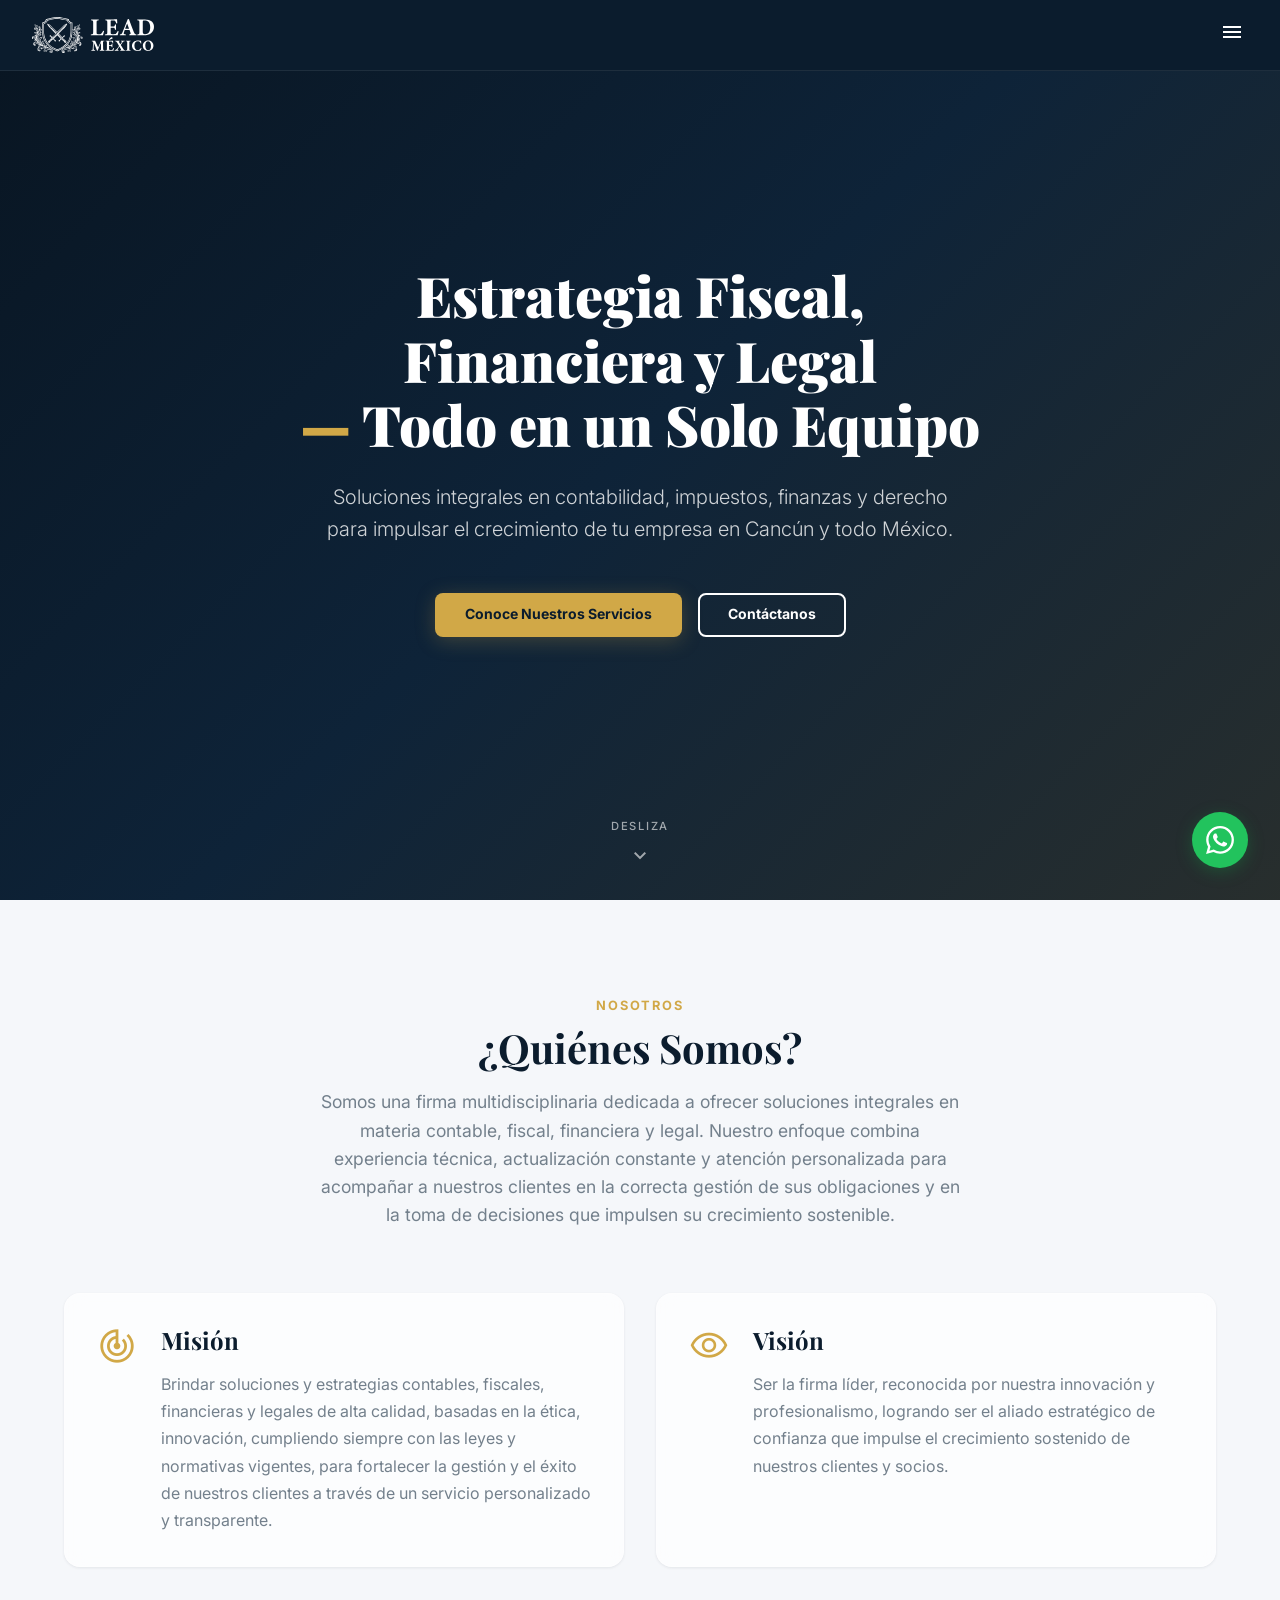
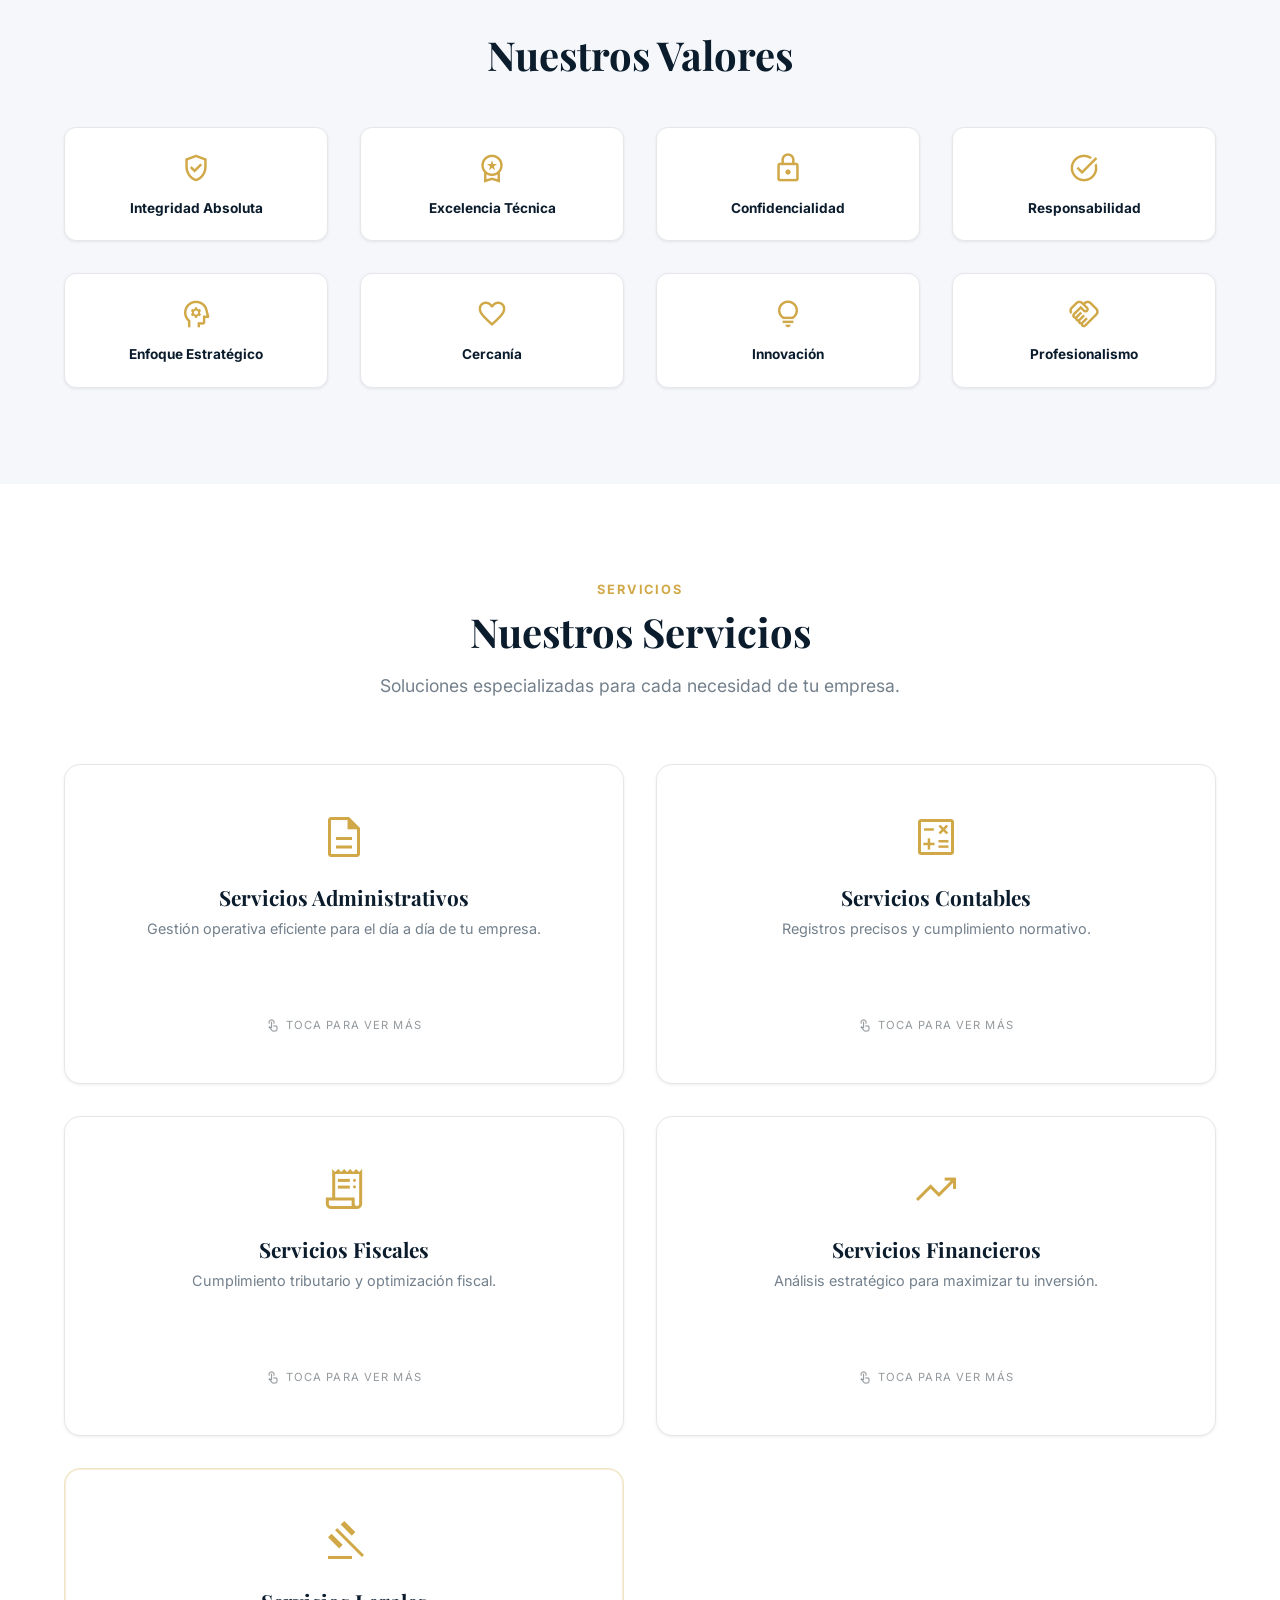
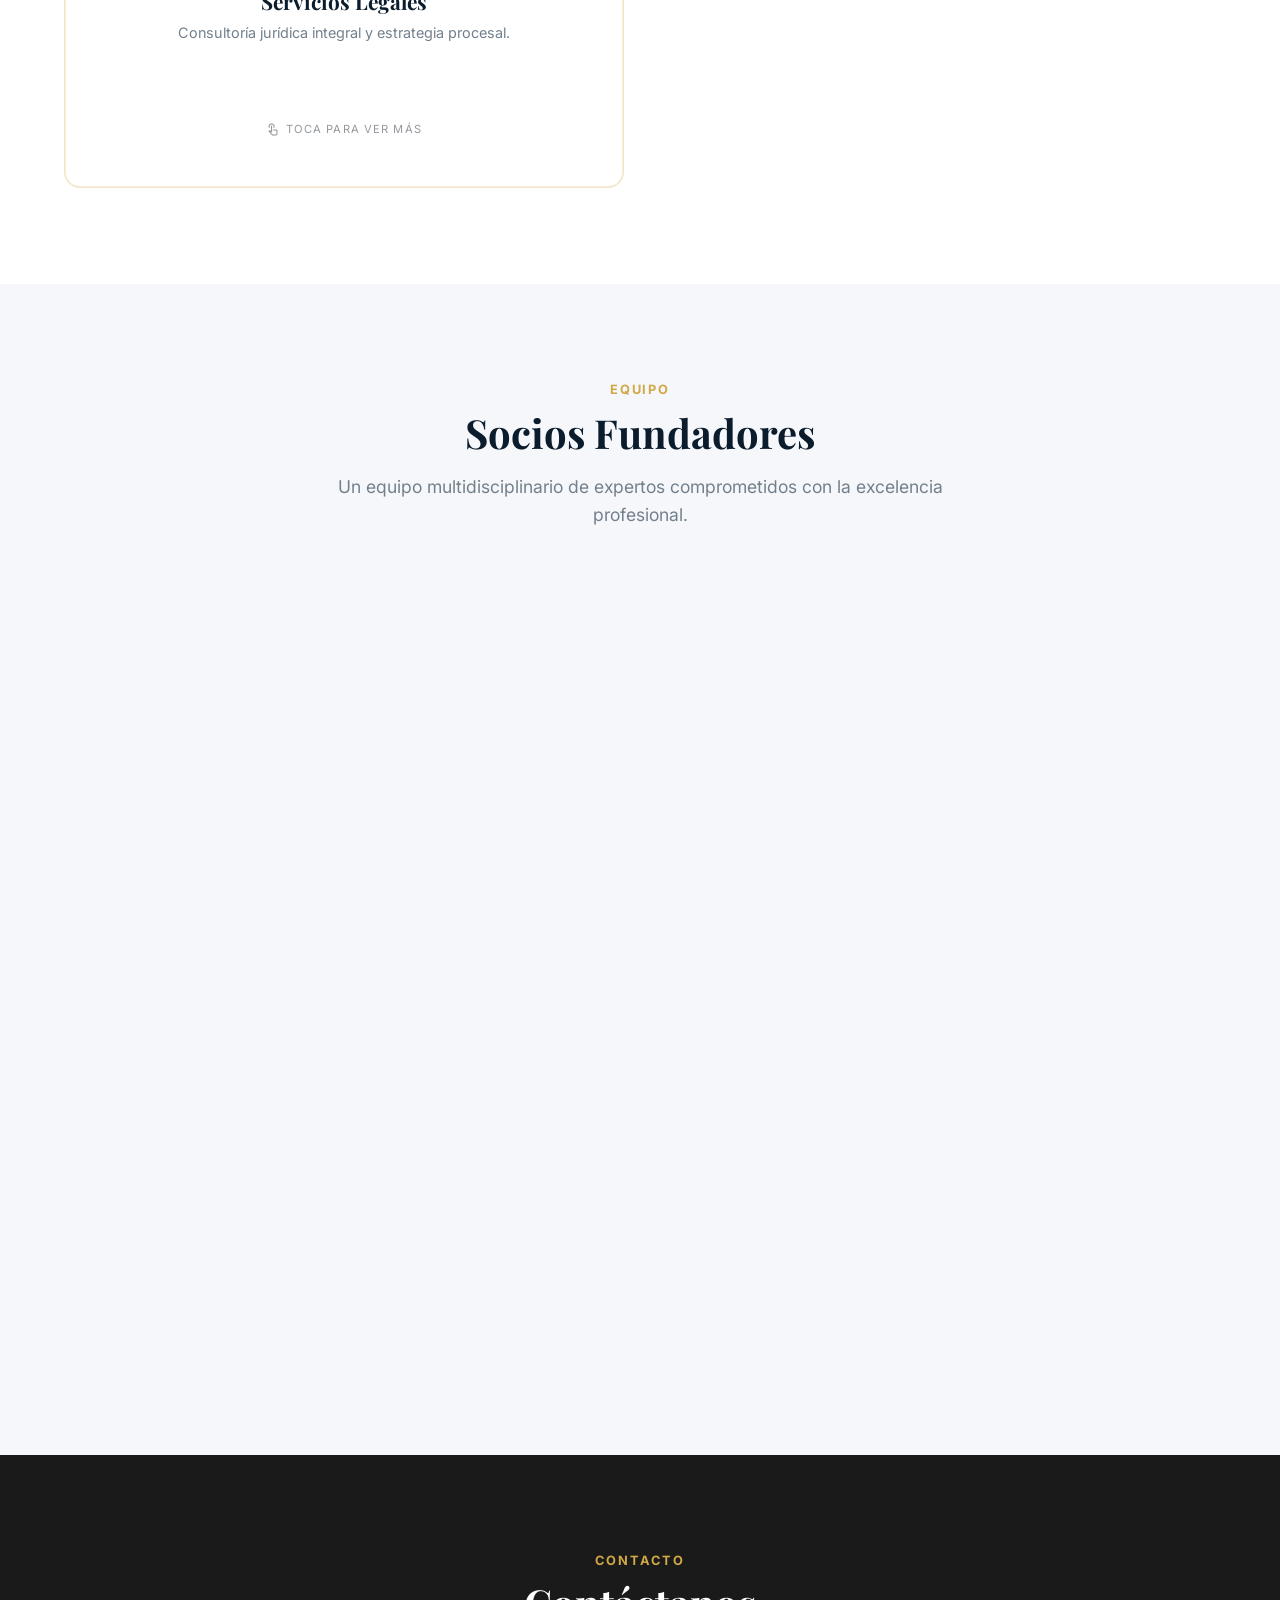
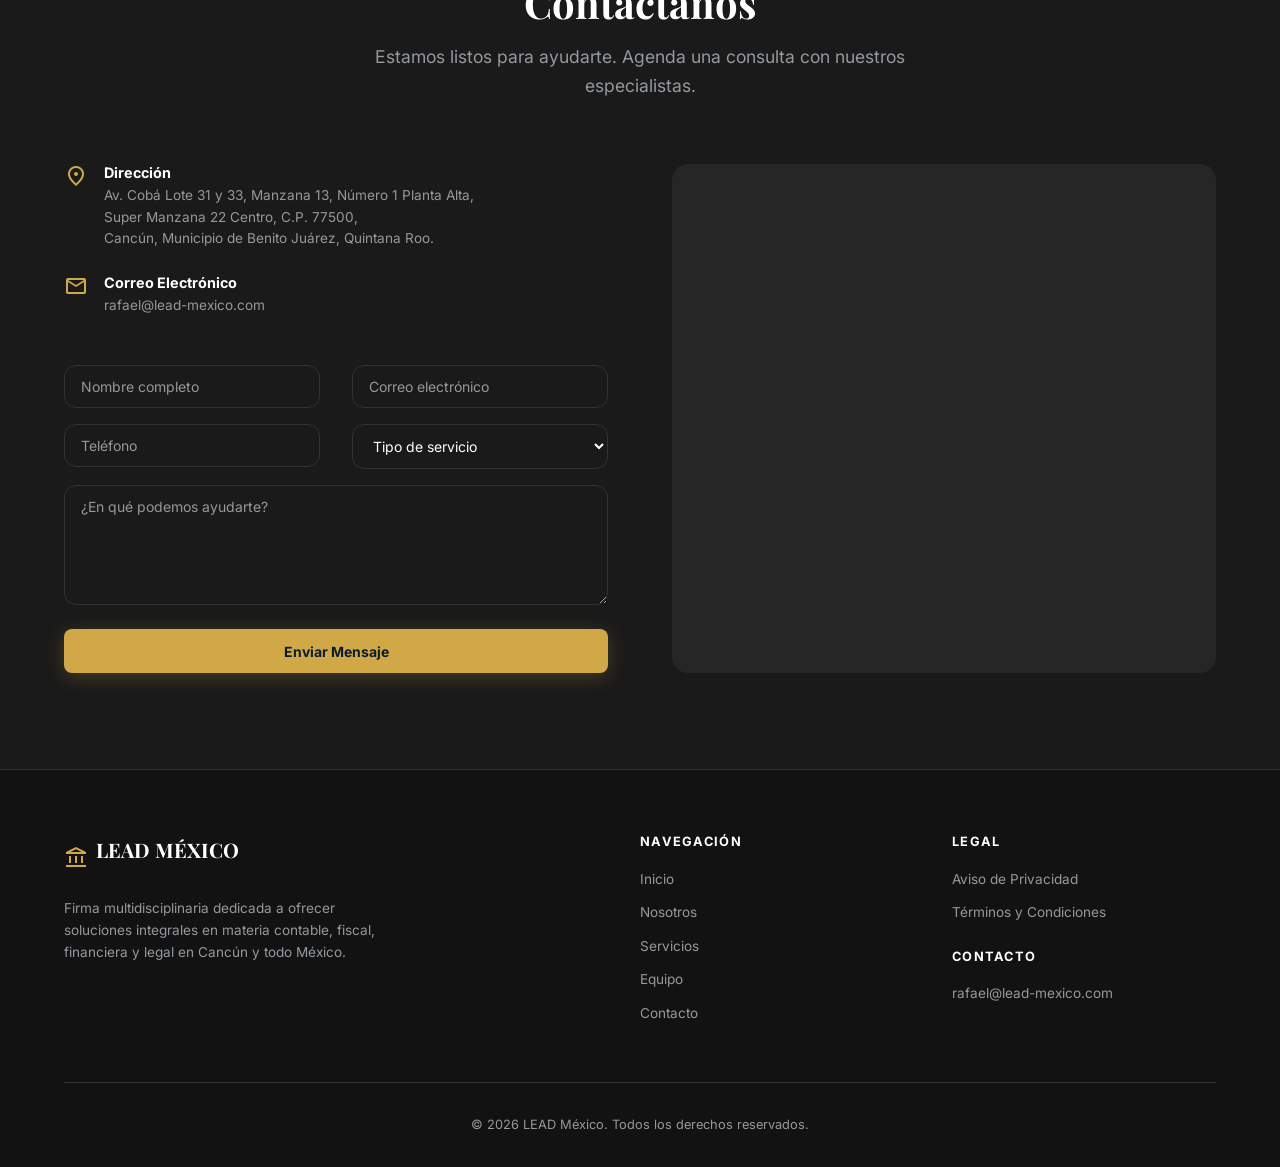
==== commit 1d808cad: "v3.1: Logo vertical en menu, favicon blanco, smooth scroll fix, hamburguesa siempre visible, Mision/" ====
--- a/index.html
+++ b/index.html
@@ -107,6 +107,7 @@
 
     <!-- ─── MOBILE MENU ──────────────────────────────────── -->
     <div class="nav-mobile" id="mobile-menu">
+        <img src="img/logo-vertical.svg" alt="LEAD México" class="nav-mobile-logo">
         <button class="nav-mobile-close" aria-label="Cerrar menú">
             <span class="material-symbols-outlined">close</span>
         </button>
--- a/css/index.css
+++ b/css/index.css
@@ -314,6 +314,21 @@
 
 .nav-mobile-close:hover {
     transform: rotate(90deg);
+}
+
+/* Logo vertical en menú mobile */
+.nav-mobile-logo {
+    height: 100px;
+    width: auto;
+    filter: brightness(0) invert(1);
+    opacity: 0;
+    transform: scale(.8);
+    transition: opacity .5s var(--ease), transform .5s var(--ease);
+}
+
+.nav-mobile.active .nav-mobile-logo {
+    opacity: 1;
+    transform: scale(1);
 }
 
 /* ─── BOTONES ───────────────────────────────────────────── */
